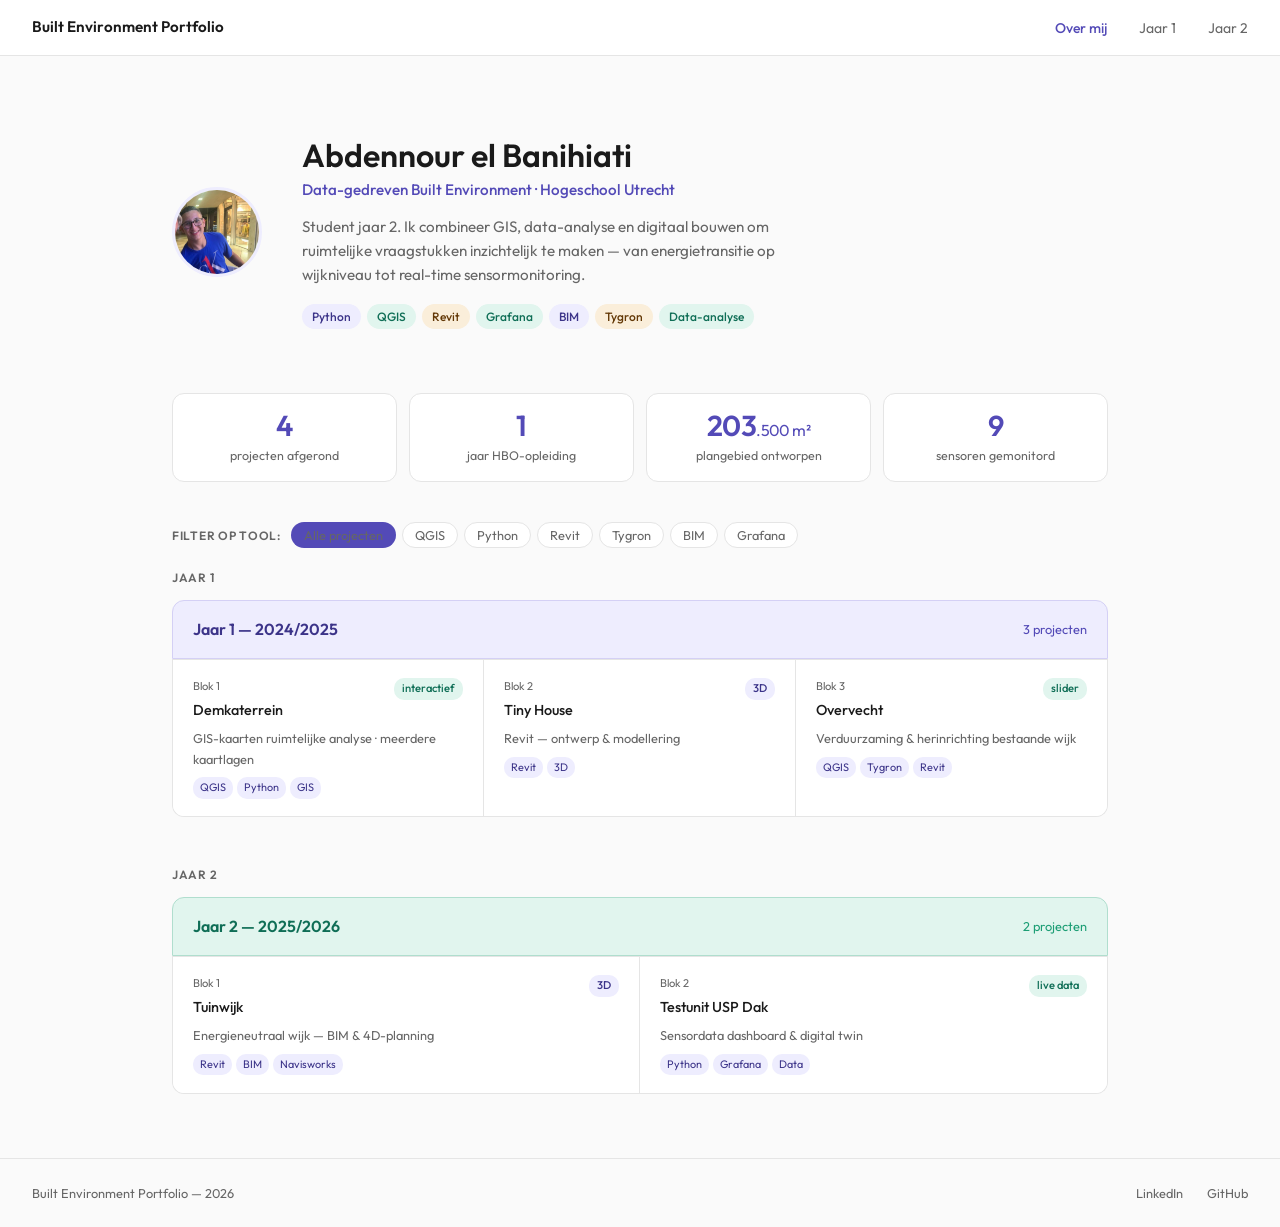
==== index.html @ df2f8430 "Update index.html" ====
<!DOCTYPE html>
<html lang="nl">
<head>
  <meta charset="UTF-8">
  <meta name="viewport" content="width=device-width, initial-scale=1.0">
  <title>Built Environment Portfolio</title>
  <link rel="preconnect" href="https://fonts.googleapis.com">
  <link href="https://fonts.googleapis.com/css2?family=Outfit:wght@400;500;600&display=swap" rel="stylesheet">
  <link rel="stylesheet" href="style.css">
  <style>
    .hero {
      padding: 5rem 0 4rem;
      display: flex;
      align-items: center;
      gap: 2.5rem;
    }
    .avatar {
      width: 90px; height: 90px;
      border-radius: 50%;
      object-fit: cover; object-position: center top;
      flex-shrink: 0;
      border: 3px solid var(--paars-licht);
    }
    .hero-naam      { font-size: 2rem; font-weight: 600; line-height: 1.2; margin-bottom: 0.25rem; }
    .hero-opleiding { font-size: 0.95rem; color: var(--paars); font-weight: 500; margin-bottom: 0.75rem; }
    .hero-bio       { font-size: 0.95rem; color: var(--tekst-zacht); max-width: 500px; margin-bottom: 1rem; }
    .pills          { display: flex; flex-wrap: wrap; gap: 6px; }

    /* ── STATS (animerende tellers) ────────────────────────── */
    .stats-rij {
      display: grid;
      grid-template-columns: repeat(4, 1fr);
      gap: 12px;
      margin-bottom: 2.5rem;
    }
    .stat-kaart {
      background: var(--wit);
      border: 1px solid var(--rand);
      border-radius: var(--radius);
      padding: 1rem 1.25rem;
      text-align: center;
      transition: border-color 0.2s, box-shadow 0.2s;
    }
    .stat-kaart:hover {
      border-color: var(--paars);
      box-shadow: 0 2px 12px rgba(90,80,200,0.08);
    }
    .stat-getal {
      font-size: 1.8rem;
      font-weight: 600;
      color: var(--paars);
      line-height: 1.1;
      letter-spacing: -0.02em;
    }
    .stat-eenheid { font-size: 1rem; font-weight: 400; color: var(--paars); }
    .stat-omschrijving { font-size: 0.78rem; color: var(--tekst-zacht); margin-top: 4px; }

    /* ── FILTER ────────────────────────────────────────────── */
    .filter-balk {
      display: flex;
      gap: 6px;
      flex-wrap: wrap;
      margin-bottom: 1.25rem;
      align-items: center;
    }
    .filter-label {
      font-size: 0.75rem;
      font-weight: 600;
      text-transform: uppercase;
      letter-spacing: 0.06em;
      color: var(--tekst-zacht);
      margin-right: 4px;
    }
    .filter-btn {
      padding: 4px 12px;
      border-radius: 20px;
      border: 1.5px solid var(--rand);
      background: var(--wit);
      font-family: inherit;
      font-size: 0.8rem;
      color: var(--tekst-zacht);
      cursor: pointer;
      transition: all 0.15s;
    }
    .filter-btn:hover  { border-color: var(--paars); color: var(--paars); }
    .filter-btn.actief {
      background: var(--paars);
      border-color: var(--paars);
      color: white;
    }
    .filter-btn.reset  { border-color: transparent; color: var(--tekst-zacht); }
    .filter-btn.reset:hover { color: var(--paars); }

    /* kaart dimmen als niet actieve filter */
    .project-kaart { transition: background 0.15s, opacity 0.25s, transform 0.25s; }
    .project-kaart.verborgen {
      opacity: 0.2;
      pointer-events: none;
      transform: scale(0.97);
    }

    /* ── JAAR BLOKKEN ───────────────────────────────────────── */
    .jaar-sectie  { margin-bottom: 3rem; }
    .jaar-header  {
      padding: 1rem 1.25rem;
      border-radius: var(--radius) var(--radius) 0 0;
      display: flex; justify-content: space-between; align-items: center;
      border: 1px solid transparent;
    }
    .jaar-header.jaar1  { background: var(--paars-licht); border-color: #d4d0f5; }
    .jaar-header.jaar2  { background: var(--groen-licht);  border-color: #b0dece; }
    .jaar-header h2     { font-size: 1rem; font-weight: 600; }
    .jaar-header.jaar1 h2 { color: var(--paars-donker); }
    .jaar-header.jaar2 h2 { color: #0F6E56; }
    .jaar-header span   { font-size: 0.8rem; }
    .jaar-header.jaar1 span { color: var(--paars); }
    .jaar-header.jaar2 span { color: var(--groen); }

    .projecten-grid {
      display: grid;
      grid-template-columns: repeat(auto-fit, minmax(220px, 1fr));
      border: 1px solid var(--rand);
      border-top: none;
      border-radius: 0 0 var(--radius) var(--radius);
      overflow: hidden;
    }
    .project-kaart {
      padding: 1.1rem 1.25rem;
      border-right: 1px solid var(--rand);
      border-top: 1px solid var(--rand);
      text-decoration: none;
      color: inherit;
      background: var(--wit);
      display: block;
    }
    .project-kaart:last-child  { border-right: none; }
    .project-kaart:hover       { background: #f5f4ff; }
    .kaart-top    { display: flex; justify-content: space-between; align-items: flex-start; margin-bottom: 0.4rem; }
    .kaart-blok   { font-size: 0.7rem; color: var(--tekst-zacht); margin-bottom: 0.2rem; }
    .kaart-titel  { font-size: 0.9rem; font-weight: 500; color: var(--tekst); }
    .kaart-sub    { font-size: 0.8rem; color: var(--tekst-zacht); margin-top: 0.2rem; }
    .kaart-tags   { display: flex; flex-wrap: wrap; gap: 4px; margin-top: 0.5rem; }
    .kaart-tag    { font-size: 0.68rem; padding: 2px 7px; border-radius: 10px; background: var(--paars-licht); color: var(--paars-donker); }

    .sectie-label {
      font-size: 0.75rem; font-weight: 600;
      text-transform: uppercase; letter-spacing: 0.06em;
      color: var(--tekst-zacht); margin-bottom: 0.75rem;
    }
  </style>
</head>
<body>

  <nav class="nav">
    <a href="index.html" class="nav-logo">Built Environment Portfolio</a>
    <ul class="nav-links">
      <li><a href="index.html" class="active">Over mij</a></li>
      <li><a href="jaar1/index.html">Jaar 1</a></li>
      <li><a href="jaar2/index.html">Jaar 2</a></li>
    </ul>
  </nav>

  <main>
    <div class="container">

      <!-- HERO -->
      <section class="hero">
        <img src="afbeeldingen/abdennour.jpg" alt="Abdennour el Banihiati" class="avatar fade-1"
             onerror="this.style.display='none'; this.nextElementSibling.style.display='flex';">
        <div class="avatar-initialen fade-1" style="display:none;">AB</div>
        <div>
          <h1 class="hero-naam fade-2">Abdennour el Banihiati</h1>
          <div class="hero-opleiding fade-2">Data-gedreven Built Environment · Hogeschool Utrecht</div>
          <p class="hero-bio fade-3">
            Student jaar 2. Ik combineer GIS, data-analyse en digitaal bouwen
            om ruimtelijke vraagstukken inzichtelijk te maken — van energietransitie
            op wijkniveau tot real-time sensormonitoring.
          </p>
          <div class="pills fade-4">
            <span class="pill pill-paars">Python</span>
            <span class="pill pill-groen">QGIS</span>
            <span class="pill pill-amber">Revit</span>
            <span class="pill pill-groen">Grafana</span>
            <span class="pill pill-paars">BIM</span>
            <span class="pill pill-amber">Tygron</span>
            <span class="pill pill-groen">Data-analyse</span>
          </div>
        </div>
      </section>

      <!-- STATS (animerende tellers) -->
      <div class="stats-rij" id="stats-rij">
        <div class="stat-kaart">
          <div class="stat-getal"><span class="teller" data-doel="5">0</span></div>
          <div class="stat-omschrijving">projecten afgerond</div>
        </div>
        <div class="stat-kaart">
          <div class="stat-getal"><span class="teller" data-doel="2">0</span></div>
          <div class="stat-omschrijving">jaar HBO-opleiding</div>
        </div>
        <div class="stat-kaart">
          <div class="stat-getal">
            <span class="teller" data-doel="244">0</span><span class="stat-eenheid">.500 m²</span>
          </div>
          <div class="stat-omschrijving">plangebied ontworpen</div>
        </div>
        <div class="stat-kaart">
          <div class="stat-getal"><span class="teller" data-doel="11">0</span></div>
          <div class="stat-omschrijving">sensoren gemonitord</div>
        </div>
      </div>

      <!-- FILTER -->
      <div class="filter-balk fade-3" id="filter-balk">
        <span class="filter-label">Filter op tool:</span>
        <button class="filter-btn reset actief" data-filter="alles" onclick="setFilter(this)">Alle projecten</button>
        <button class="filter-btn" data-filter="QGIS"    onclick="setFilter(this)">QGIS</button>
        <button class="filter-btn" data-filter="Python"  onclick="setFilter(this)">Python</button>
        <button class="filter-btn" data-filter="Revit"   onclick="setFilter(this)">Revit</button>
        <button class="filter-btn" data-filter="Tygron"  onclick="setFilter(this)">Tygron</button>
        <button class="filter-btn" data-filter="BIM"     onclick="setFilter(this)">BIM</button>
        <button class="filter-btn" data-filter="Grafana" onclick="setFilter(this)">Grafana</button>
      </div>

      <!-- JAAR 1 -->
      <section class="jaar-sectie fade-3" id="jaar1">
        <div class="sectie-label">Jaar 1</div>
        <div class="jaar-header jaar1">
          <h2>Jaar 1 — 2024/2025</h2>
          <span>3 projecten</span>
        </div>
        <div class="projecten-grid">

          <a href="jaar1/demkaterrein.html" class="project-kaart"
             data-skills="QGIS GIS Folium">
            <div class="kaart-top">
              <div>
                <div class="kaart-blok">Blok 1</div>
                <div class="kaart-titel">Demkaterrein</div>
              </div>
              <span class="badge badge-inter">interactief</span>
            </div>
            <div class="kaart-sub">GIS-kaarten ruimtelijke analyse · meerdere kaartlagen</div>
            <div class="kaart-tags">
              <span class="kaart-tag">QGIS</span>
              <span class="kaart-tag">Python</span>
              <span class="kaart-tag">GIS</span>
            </div>
          </a>

          <a href="jaar1/tinyhouse.html" class="project-kaart"
             data-skills="Revit 3D">
            <div class="kaart-top">
              <div>
                <div class="kaart-blok">Blok 2</div>
                <div class="kaart-titel">Tiny House</div>
              </div>
              <span class="badge badge-3d">3D</span>
            </div>
            <div class="kaart-sub">Revit — ontwerp &amp; modellering</div>
            <div class="kaart-tags">
              <span class="kaart-tag">Revit</span>
              <span class="kaart-tag">3D</span>
            </div>
          </a>

          <a href="jaar1/overvecht.html" class="project-kaart"
             data-skills="QGIS Tygron Revit GIS">
            <div class="kaart-top">
              <div>
                <div class="kaart-blok">Blok 3</div>
                <div class="kaart-titel">Overvecht</div>
              </div>
              <span class="badge badge-inter">slider</span>
            </div>
            <div class="kaart-sub">Verduurzaming &amp; herinrichting bestaande wijk</div>
            <div class="kaart-tags">
              <span class="kaart-tag">QGIS</span>
              <span class="kaart-tag">Tygron</span>
              <span class="kaart-tag">Revit</span>
            </div>
          </a>

        </div>
      </section>

      <!-- JAAR 2 -->
      <section class="jaar-sectie fade-4" id="jaar2">
        <div class="sectie-label">Jaar 2</div>
        <div class="jaar-header jaar2">
          <h2>Jaar 2 — 2025/2026</h2>
          <span>2 projecten</span>
        </div>
        <div class="projecten-grid">

          <a href="jaar2/tuinwijk.html" class="project-kaart"
             data-skills="Revit BIM 3D Navisworks">
            <div class="kaart-top">
              <div>
                <div class="kaart-blok">Blok 1</div>
                <div class="kaart-titel">Tuinwijk</div>
              </div>
              <span class="badge badge-3d">3D</span>
            </div>
            <div class="kaart-sub">Energieneutraal wijk — BIM &amp; 4D-planning</div>
            <div class="kaart-tags">
              <span class="kaart-tag">Revit</span>
              <span class="kaart-tag">BIM</span>
              <span class="kaart-tag">Navisworks</span>
            </div>
          </a>

          <a href="jaar2/testunit.html" class="project-kaart"
             data-skills="Python Grafana Data">
            <div class="kaart-top">
              <div>
                <div class="kaart-blok">Blok 2</div>
                <div class="kaart-titel">Testunit USP Dak</div>
              </div>
              <span class="badge badge-inter">live data</span>
            </div>
            <div class="kaart-sub">Sensordata dashboard &amp; digital twin</div>
            <div class="kaart-tags">
              <span class="kaart-tag">Python</span>
              <span class="kaart-tag">Grafana</span>
              <span class="kaart-tag">Data</span>
            </div>
          </a>

        </div>
      </section>

    </div>
  </main>

  <footer>
    <span>Built Environment Portfolio — 2026</span>
    <div style="display:flex; gap:1.5rem;">
      <a href="https://linkedin.com/in/jouwprofiel" target="_blank">LinkedIn</a>
      <a href="https://github.com/jouwgebruikersnaam" target="_blank">GitHub</a>
    </div>
  </footer>

  <script>
    /* ── ANIMERENDE TELLERS ─────────────────────────────────── */
    function animeerTeller(el) {
      const doel = parseInt(el.dataset.doel, 10);
      const duur = 1400;
      const stap = 16;
      const stappen = duur / stap;
      let huidig = 0;
      const interval = setInterval(() => {
        huidig += doel / stappen;
        if (huidig >= doel) { huidig = doel; clearInterval(interval); }
        el.textContent = Math.floor(huidig).toLocaleString('nl-NL');
      }, stap);
    }

    const observer = new IntersectionObserver(entries => {
      entries.forEach(entry => {
        if (entry.isIntersecting) {
          document.querySelectorAll('.teller').forEach(animeerTeller);
          observer.disconnect();
        }
      });
    }, { threshold: 0.3 });

    observer.observe(document.getElementById('stats-rij'));

    /* ── SKILLS FILTER ──────────────────────────────────────── */
    function setFilter(btn) {
      // Alle knoppen resetten
      document.querySelectorAll('.filter-btn').forEach(b => b.classList.remove('actief'));
      btn.classList.add('actief');

      const filter = btn.dataset.filter;
      document.querySelectorAll('.project-kaart').forEach(kaart => {
        if (filter === 'alles') {
          kaart.classList.remove('verborgen');
        } else {
          const skills = kaart.dataset.skills || '';
          kaart.classList.toggle('verborgen', !skills.includes(filter));
        }
      });
    }
  </script>

</body>
</html>
---- style.css ----
/* ============================================
   STYLE.CSS — gedeelde stijl voor alle pagina's
   ============================================

   Dit bestand wordt ingeladen door ELKE pagina.
   Verander je hier iets, verandert het overal.
   Handig! Je hoeft kleur of lettertype maar op
   één plek aan te passen.
*/

/* --- VARIABELEN ---
   Dit zijn je "instellingen". Wil je een andere
   kleur? Verander het hier, en het past overal.
*/
:root {
  --paars:        #534AB7;
  --paars-licht:  #EEEDFE;
  --paars-donker: #3C3489;
  --groen:        #1D9E75;
  --groen-licht:  #E1F5EE;
  --amber:        #BA7517;
  --amber-licht:  #FAEEDA;
  --tekst:        #1a1a1a;
  --tekst-zacht:  #666;
  --rand:         #e5e5e5;
  --achtergrond:  #fafafa;
  --wit:          #ffffff;
  --radius:       12px;
  --schaduw:      0 2px 12px rgba(0,0,0,0.07);
}

/* --- RESET ---
   Browsers hebben elk hun eigen standaard stijlen.
   Dit zet alles op nul zodat het overal hetzelfde
   eruitziet.
*/
*, *::before, *::after {
  box-sizing: border-box;
  margin: 0;
  padding: 0;
}

/* --- BASIS ---
   De standaard stijl voor de hele pagina.
   'Outfit' is het lettertype — geladen via Google Fonts.
*/
body {
  font-family: 'Outfit', sans-serif;
  background: var(--achtergrond);
  color: var(--tekst);
  line-height: 1.6;
  font-size: 16px;
}

/* --- NAVIGATIEBALK ---
   De balk bovenaan die op elke pagina hetzelfde is.
   'position: sticky' zorgt dat hij meescrolt en
   bovenaan blijft plakken.
*/
.nav {
  position: sticky;
  top: 0;
  z-index: 100;
  background: rgba(255,255,255,0.92);
  backdrop-filter: blur(8px);
  border-bottom: 1px solid var(--rand);
  padding: 0 2rem;
  height: 56px;
  display: flex;
  align-items: center;
  justify-content: space-between;
}

.nav-logo {
  font-weight: 600;
  font-size: 0.95rem;
  color: var(--tekst);
  text-decoration: none;
}

.nav-links {
  display: flex;
  gap: 2rem;
  list-style: none;
}

.nav-links a {
  font-size: 0.875rem;
  color: var(--tekst-zacht);
  text-decoration: none;
  transition: color 0.2s;
}

/* ':hover' = wat er gebeurt als je muist eroverheen gaat */
.nav-links a:hover {
  color: var(--paars);
}

/* '.active' = de huidige pagina in het menu */
.nav-links a.active {
  color: var(--paars);
  font-weight: 500;
}

/* --- CONTAINER ---
   Zorgt dat de inhoud niet te breed wordt op grote
   schermen. 'margin: 0 auto' centreert het.
*/
.container {
  max-width: 1000px;
  margin: 0 auto;
  padding: 0 2rem;
}

/* --- PILLS / TAGS ---
   De gekleurde labels zoals "Python" en "GIS".
   De kleur-varianten staan hieronder.
*/
.pill {
  display: inline-block;
  font-size: 0.75rem;
  padding: 3px 10px;
  border-radius: 20px;
  font-weight: 500;
}

.pill-paars { background: var(--paars-licht); color: var(--paars-donker); }
.pill-groen  { background: var(--groen-licht); color: #0F6E56; }
.pill-amber  { background: var(--amber-licht); color: #633806; }
.pill-inter  { background: var(--groen-licht); color: #0F6E56; }

/* --- BADGE (interactief / 3D) ---
   Klein labeltje op een projectkaart.
*/
.badge {
  font-size: 0.7rem;
  padding: 2px 8px;
  border-radius: 10px;
  font-weight: 500;
}
.badge-inter { background: var(--groen-licht); color: #0F6E56; }
.badge-3d    { background: var(--paars-licht); color: var(--paars-donker); }

/* --- KAART (card) ---
   Een wit vlak met schaduw en afgeronde hoeken.
   Wordt gebruikt voor project-blokken.
*/
.card {
  background: var(--wit);
  border: 1px solid var(--rand);
  border-radius: var(--radius);
  overflow: hidden;
  transition: transform 0.2s, box-shadow 0.2s;
}

.card:hover {
  transform: translateY(-2px);
  box-shadow: var(--schaduw);
}

/* --- BREADCRUMB ---
   De kleine navigatie bovenaan een projectpagina:
   "Jaar 1 › Blok 1 › Demkaterrein"
*/
.breadcrumb {
  font-size: 0.8rem;
  color: var(--tekst-zacht);
  margin-bottom: 0.75rem;
}

.breadcrumb a {
  color: var(--tekst-zacht);
  text-decoration: none;
}

.breadcrumb a:hover { color: var(--paars); }
.breadcrumb span    { color: var(--paars); }

/* --- PROJECT NAVIGATIE ---
   De "← vorige / volgende →" onderaan een projectpagina.
*/
.proj-nav {
  display: flex;
  justify-content: space-between;
  padding: 1.5rem 0;
  border-top: 1px solid var(--rand);
  margin-top: 3rem;
}

.proj-nav a {
  font-size: 0.875rem;
  color: var(--paars);
  text-decoration: none;
  font-weight: 500;
}

.proj-nav a:hover { text-decoration: underline; }

/* --- FOOTER ---
   Onderaan elke pagina.
*/
footer {
  border-top: 1px solid var(--rand);
  padding: 1.5rem 2rem;
  display: flex;
  justify-content: space-between;
  align-items: center;
  margin-top: 4rem;
  font-size: 0.8rem;
  color: var(--tekst-zacht);
}

footer a {
  color: var(--tekst-zacht);
  text-decoration: none;
}

footer a:hover { color: var(--paars); }

/* --- ANIMATIES ---
   Elementen "faden in" als de pagina laadt.
   'animation-delay' zorgt voor een stagger-effect:
   elk element komt iets later binnen.
*/
@keyframes fadeUp {
  from { opacity: 0; transform: translateY(16px); }
  to   { opacity: 1; transform: translateY(0); }
}

.fade-1 { animation: fadeUp 0.5s ease both; }
.fade-2 { animation: fadeUp 0.5s ease 0.1s both; }
.fade-3 { animation: fadeUp 0.5s ease 0.2s both; }
.fade-4 { animation: fadeUp 0.5s ease 0.3s both; }
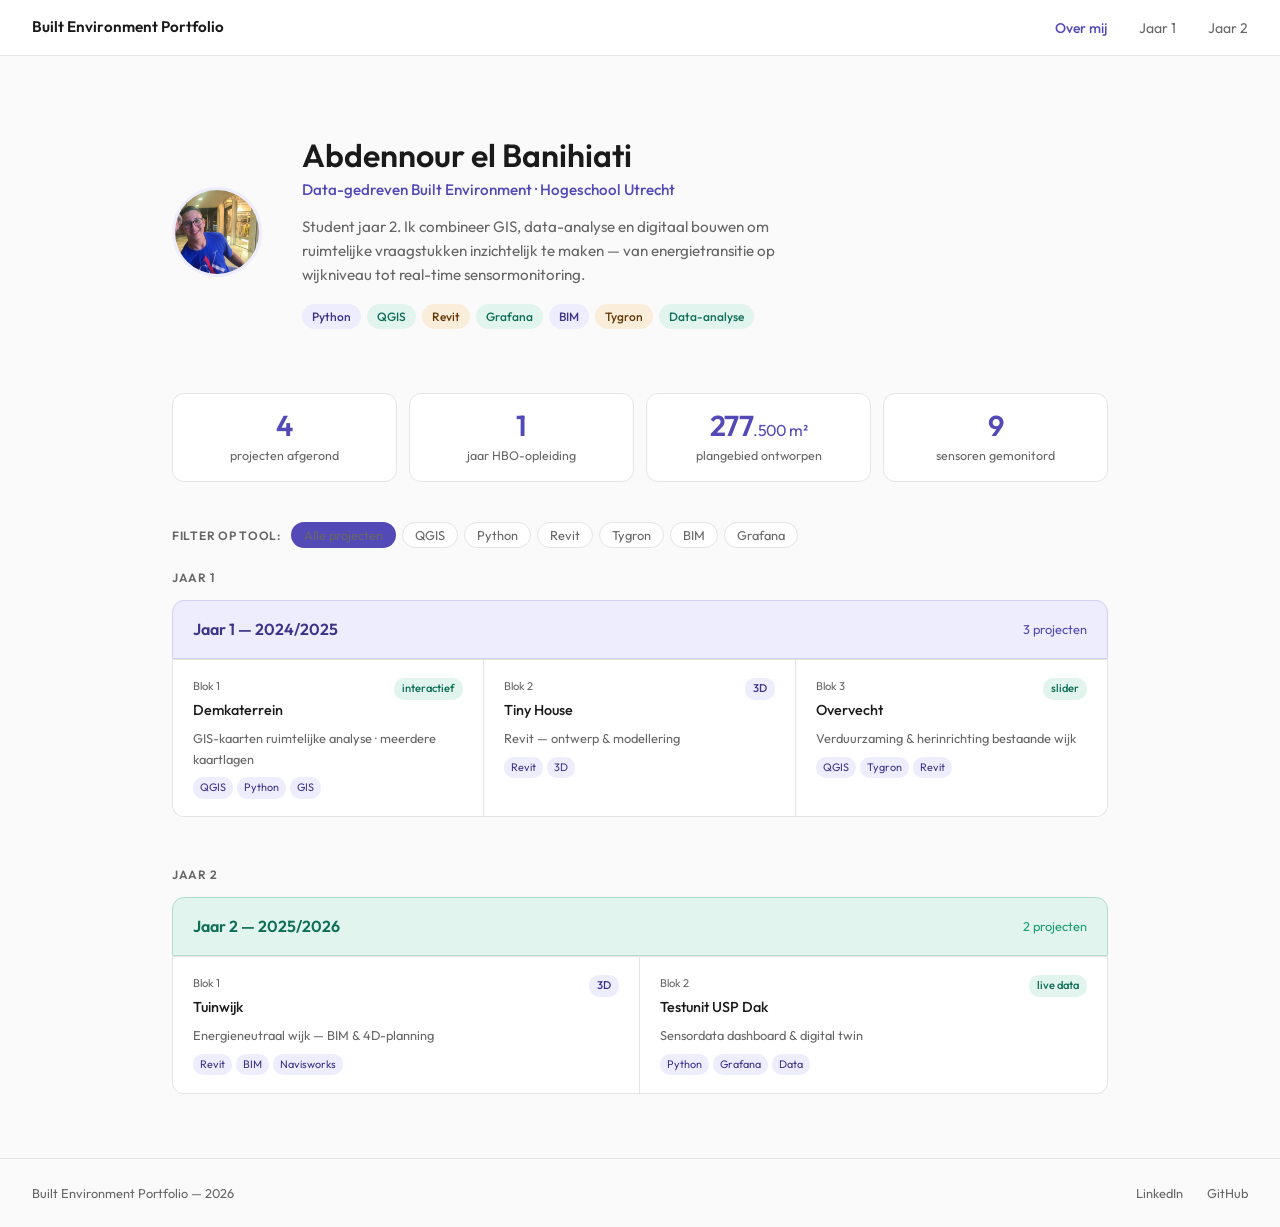
==== commit 0ac465b6: "Update index.html" ====
--- a/index.html
+++ b/index.html
@@ -200,7 +200,7 @@
         </div>
         <div class="stat-kaart">
           <div class="stat-getal">
-            <span class="teller" data-doel="244">0</span><span class="stat-eenheid">.500 m²</span>
+            <span class="teller" data-doel="324">0</span><span class="stat-eenheid">.500 m²</span>
           </div>
           <div class="stat-omschrijving">plangebied ontworpen</div>
         </div>
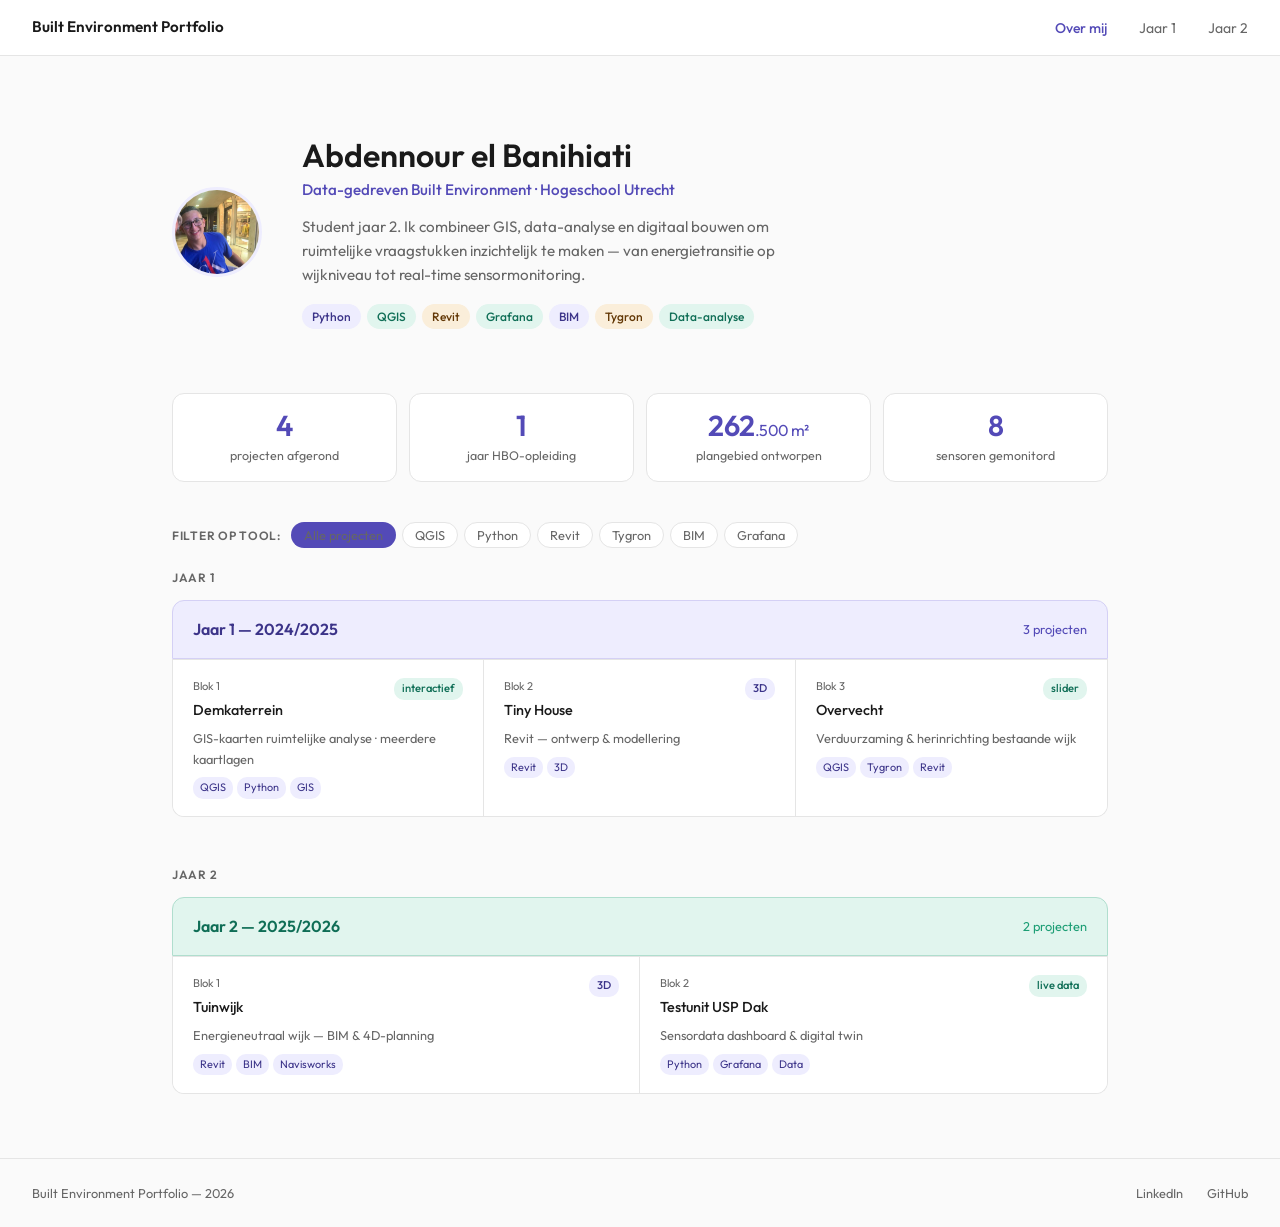
==== commit 147bb179: "Update index.html" ====
--- a/index.html
+++ b/index.html
@@ -336,7 +336,7 @@
   <footer>
     <span>Built Environment Portfolio — 2026</span>
     <div style="display:flex; gap:1.5rem;">
-      <a href="https://linkedin.com/in/jouwprofiel" target="_blank">LinkedIn</a>
+      <a href="https://www.linkedin.com/in/abdennour-el-banihiati-257b03215/?isSelfProfile=true" target="_blank">LinkedIn</a>
       <a href="https://github.com/jouwgebruikersnaam" target="_blank">GitHub</a>
     </div>
   </footer>
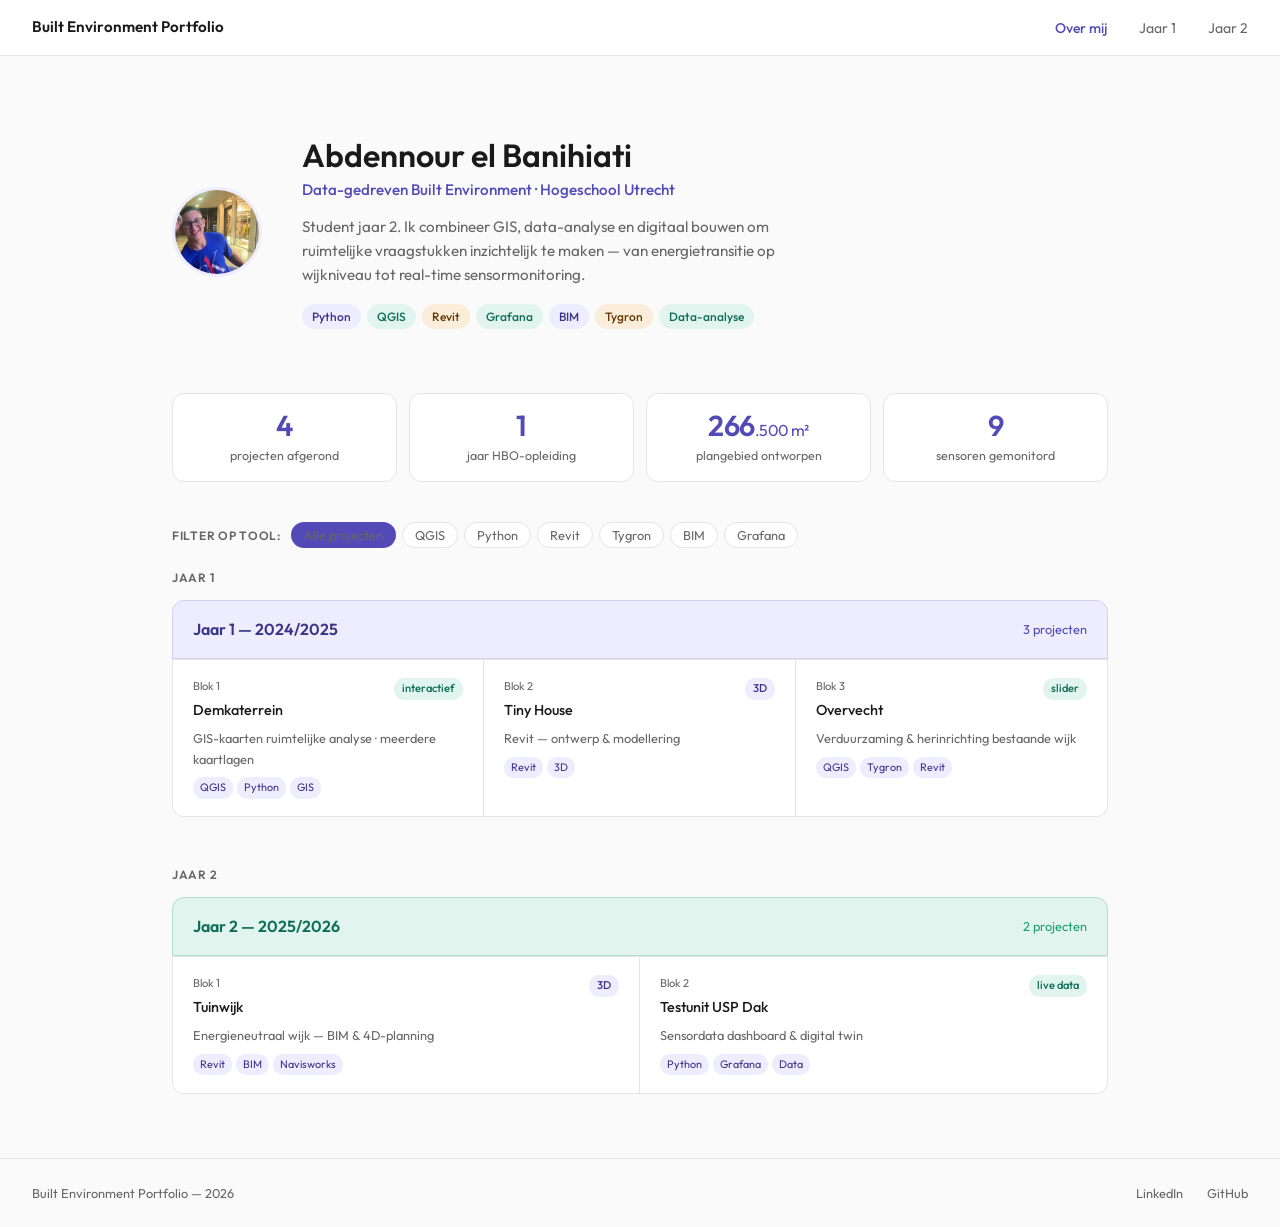
==== commit bb716fdc: "Update index.html" ====
--- a/index.html
+++ b/index.html
@@ -337,7 +337,7 @@
     <span>Built Environment Portfolio — 2026</span>
     <div style="display:flex; gap:1.5rem;">
       <a href="https://www.linkedin.com/in/abdennour-el-banihiati-257b03215/?isSelfProfile=true" target="_blank">LinkedIn</a>
-      <a href="https://github.com/jouwgebruikersnaam" target="_blank">GitHub</a>
+      <a href="https://github.com/nouralba7-source" target="_blank">GitHub</a>
     </div>
   </footer>
 
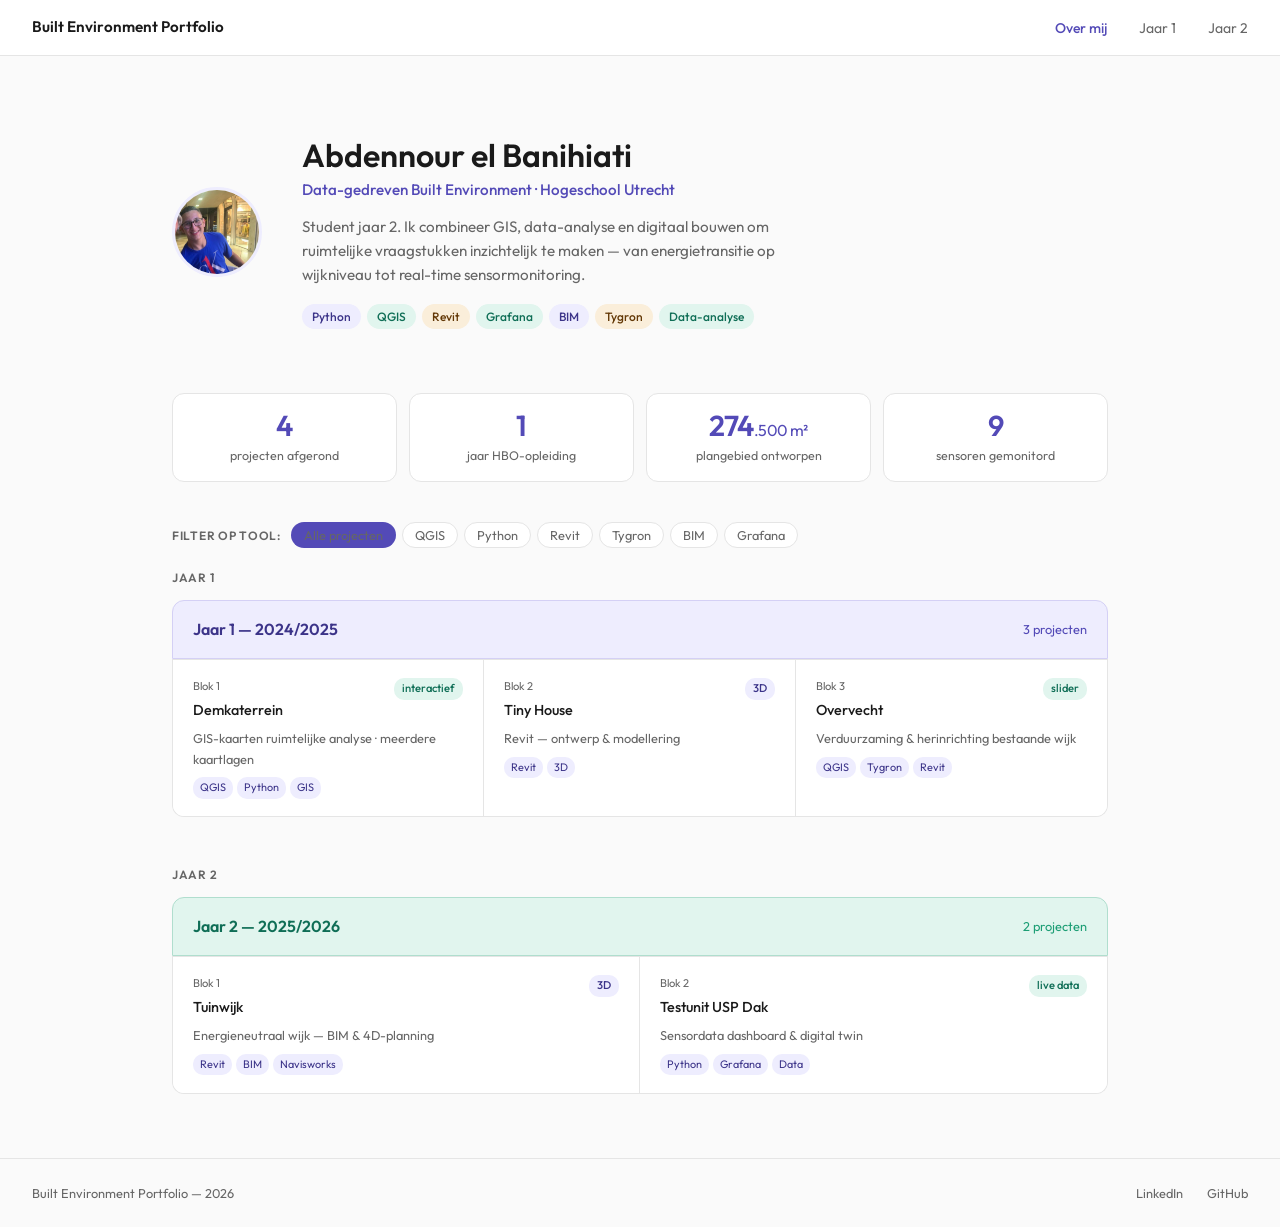
==== commit 45640685: "Update index.html" ====
--- a/index.html
+++ b/index.html
@@ -336,7 +336,7 @@
   <footer>
     <span>Built Environment Portfolio — 2026</span>
     <div style="display:flex; gap:1.5rem;">
-      <a href="https://www.linkedin.com/in/abdennour-el-banihiati-257b03215/?isSelfProfile=true" target="_blank">LinkedIn</a>
+      <a href="www.linkedin.com/in/abdennour-el-banihiati-257b03215" target="_blank">LinkedIn</a>
       <a href="https://github.com/nouralba7-source" target="_blank">GitHub</a>
     </div>
   </footer>
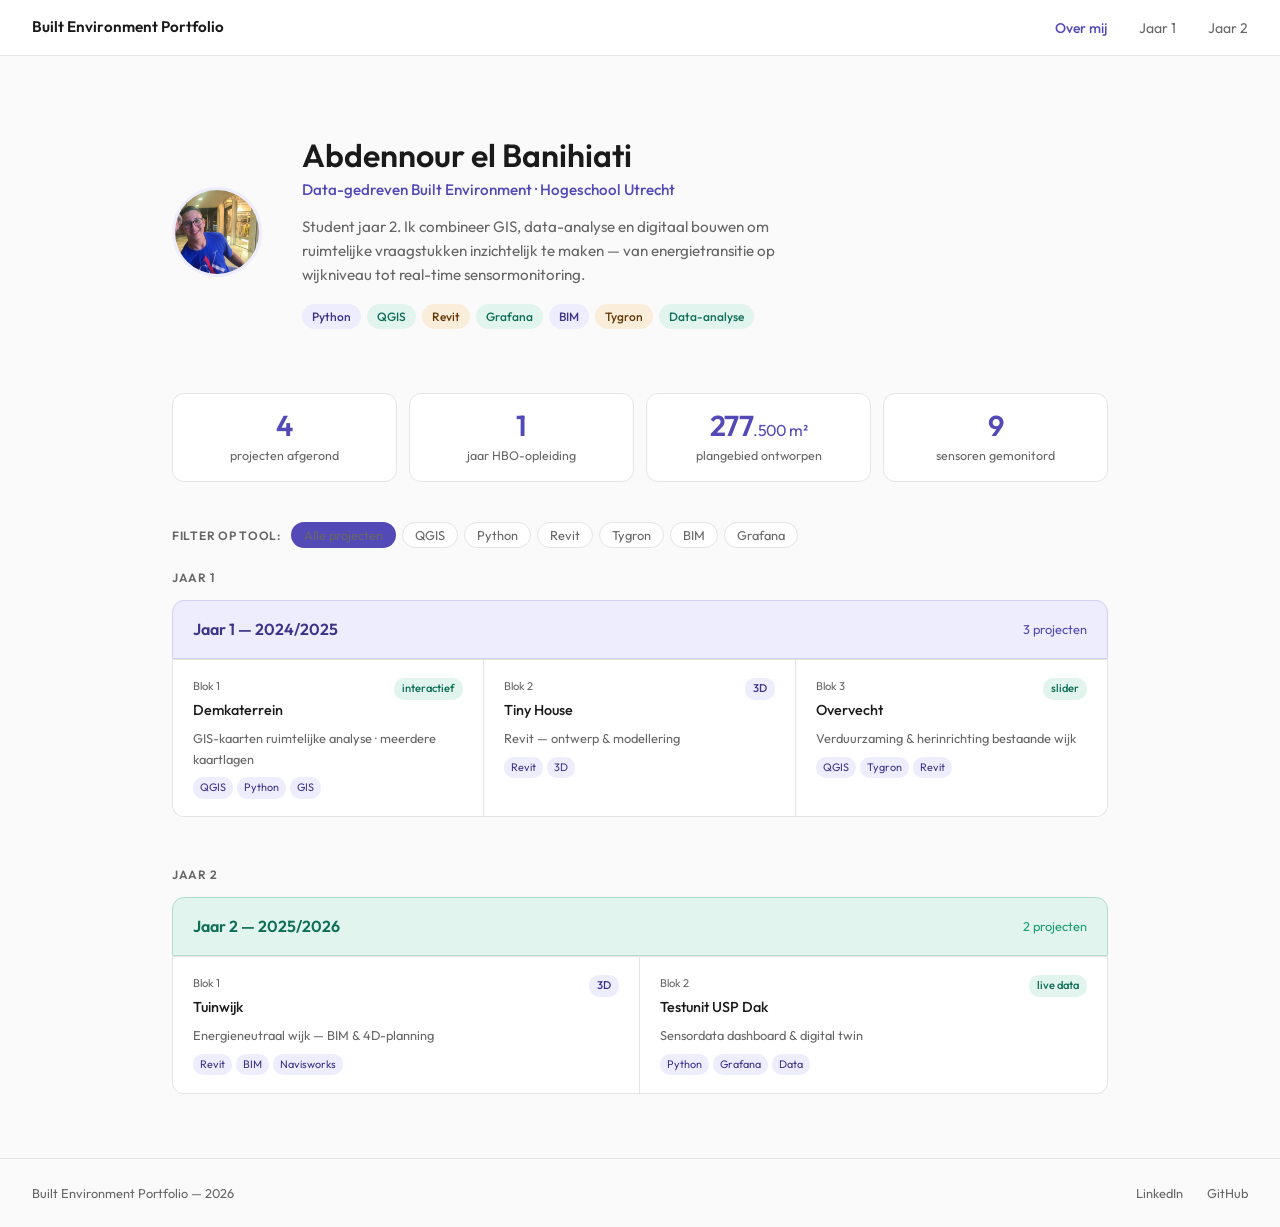
==== commit c0f56bb9: "Update index.html" ====
--- a/index.html
+++ b/index.html
@@ -336,7 +336,7 @@
   <footer>
     <span>Built Environment Portfolio — 2026</span>
     <div style="display:flex; gap:1.5rem;">
-      <a href="www.linkedin.com/in/abdennour-el-banihiati-257b03215" target="_blank">LinkedIn</a>
+      <a href="https://www.linkedin.com/in/abdennour-el-banihiati-257b03215" target="_blank">LinkedIn</a>
       <a href="https://github.com/nouralba7-source" target="_blank">GitHub</a>
     </div>
   </footer>
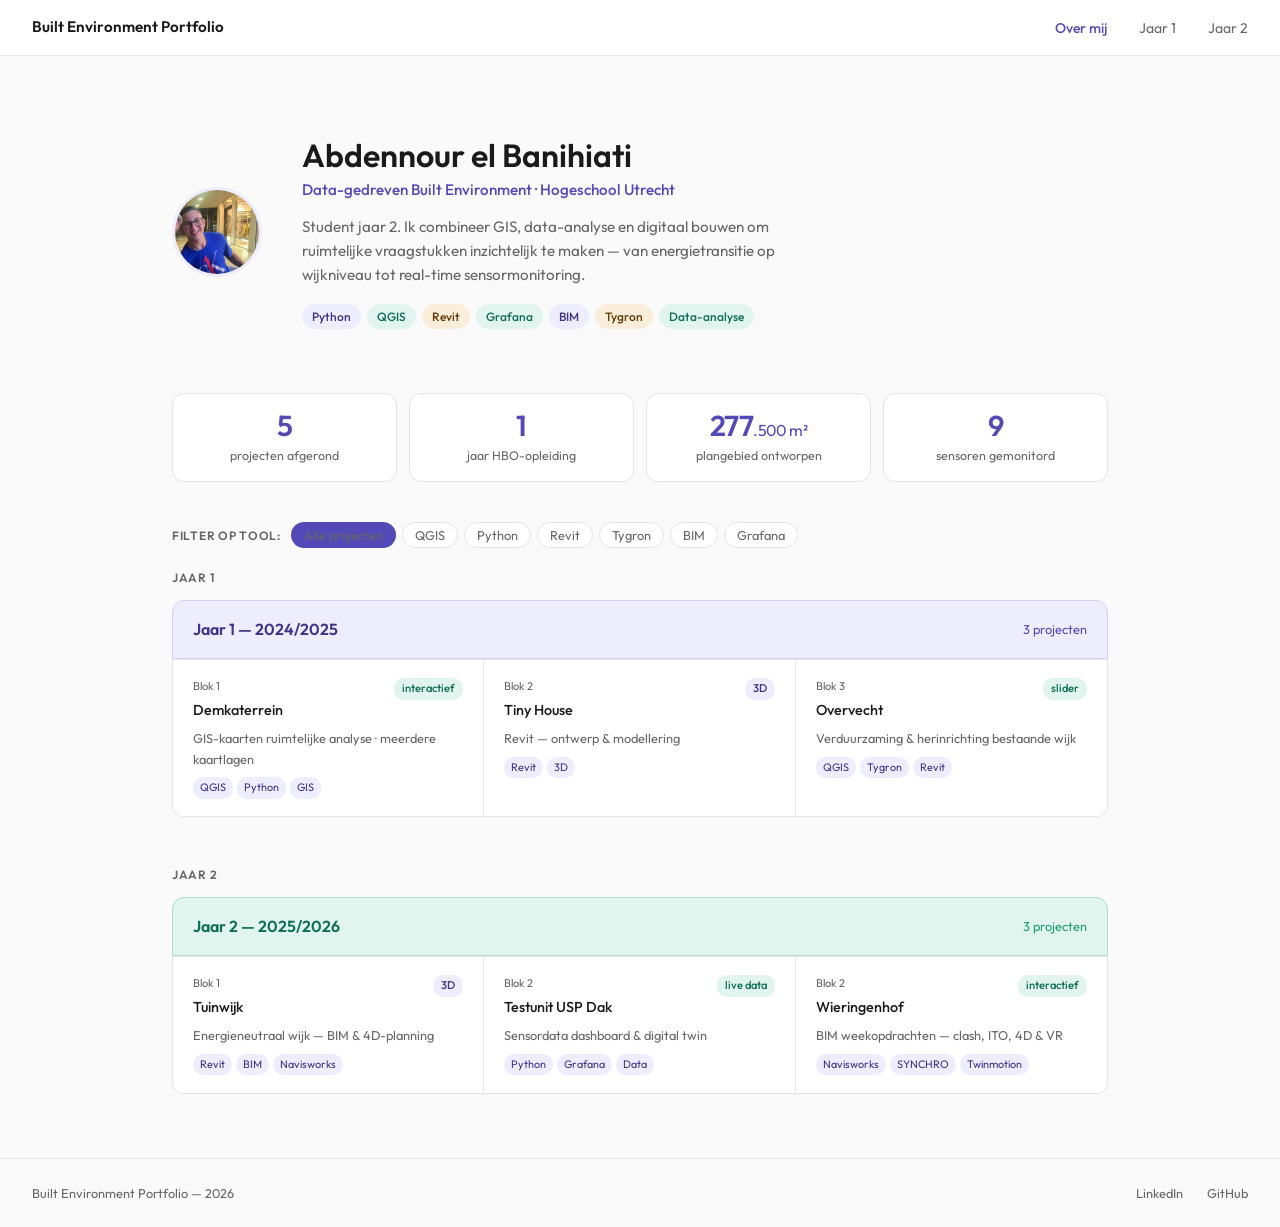
==== commit bca75997: "Wieringenhof BIM weekopdrachten pagina toegevoegd - Nieuwe pagina jaar2/wieringenhof.html met intera" ====
--- a/index.html
+++ b/index.html
@@ -191,7 +191,7 @@
       <!-- STATS (animerende tellers) -->
       <div class="stats-rij" id="stats-rij">
         <div class="stat-kaart">
-          <div class="stat-getal"><span class="teller" data-doel="5">0</span></div>
+          <div class="stat-getal"><span class="teller" data-doel="6">0</span></div>
           <div class="stat-omschrijving">projecten afgerond</div>
         </div>
         <div class="stat-kaart">
@@ -289,7 +289,7 @@
         <div class="sectie-label">Jaar 2</div>
         <div class="jaar-header jaar2">
           <h2>Jaar 2 — 2025/2026</h2>
-          <span>2 projecten</span>
+          <span>3 projecten</span>
         </div>
         <div class="projecten-grid">
 
@@ -324,6 +324,23 @@
               <span class="kaart-tag">Python</span>
               <span class="kaart-tag">Grafana</span>
               <span class="kaart-tag">Data</span>
+            </div>
+          </a>
+
+          <a href="jaar2/wieringenhof.html" class="project-kaart"
+             data-skills="BIM Revit Navisworks">
+            <div class="kaart-top">
+              <div>
+                <div class="kaart-blok">Blok 2</div>
+                <div class="kaart-titel">Wieringenhof</div>
+              </div>
+              <span class="badge badge-inter">interactief</span>
+            </div>
+            <div class="kaart-sub">BIM weekopdrachten — clash, ITO, 4D &amp; VR</div>
+            <div class="kaart-tags">
+              <span class="kaart-tag">Navisworks</span>
+              <span class="kaart-tag">SYNCHRO</span>
+              <span class="kaart-tag">Twinmotion</span>
             </div>
           </a>
 
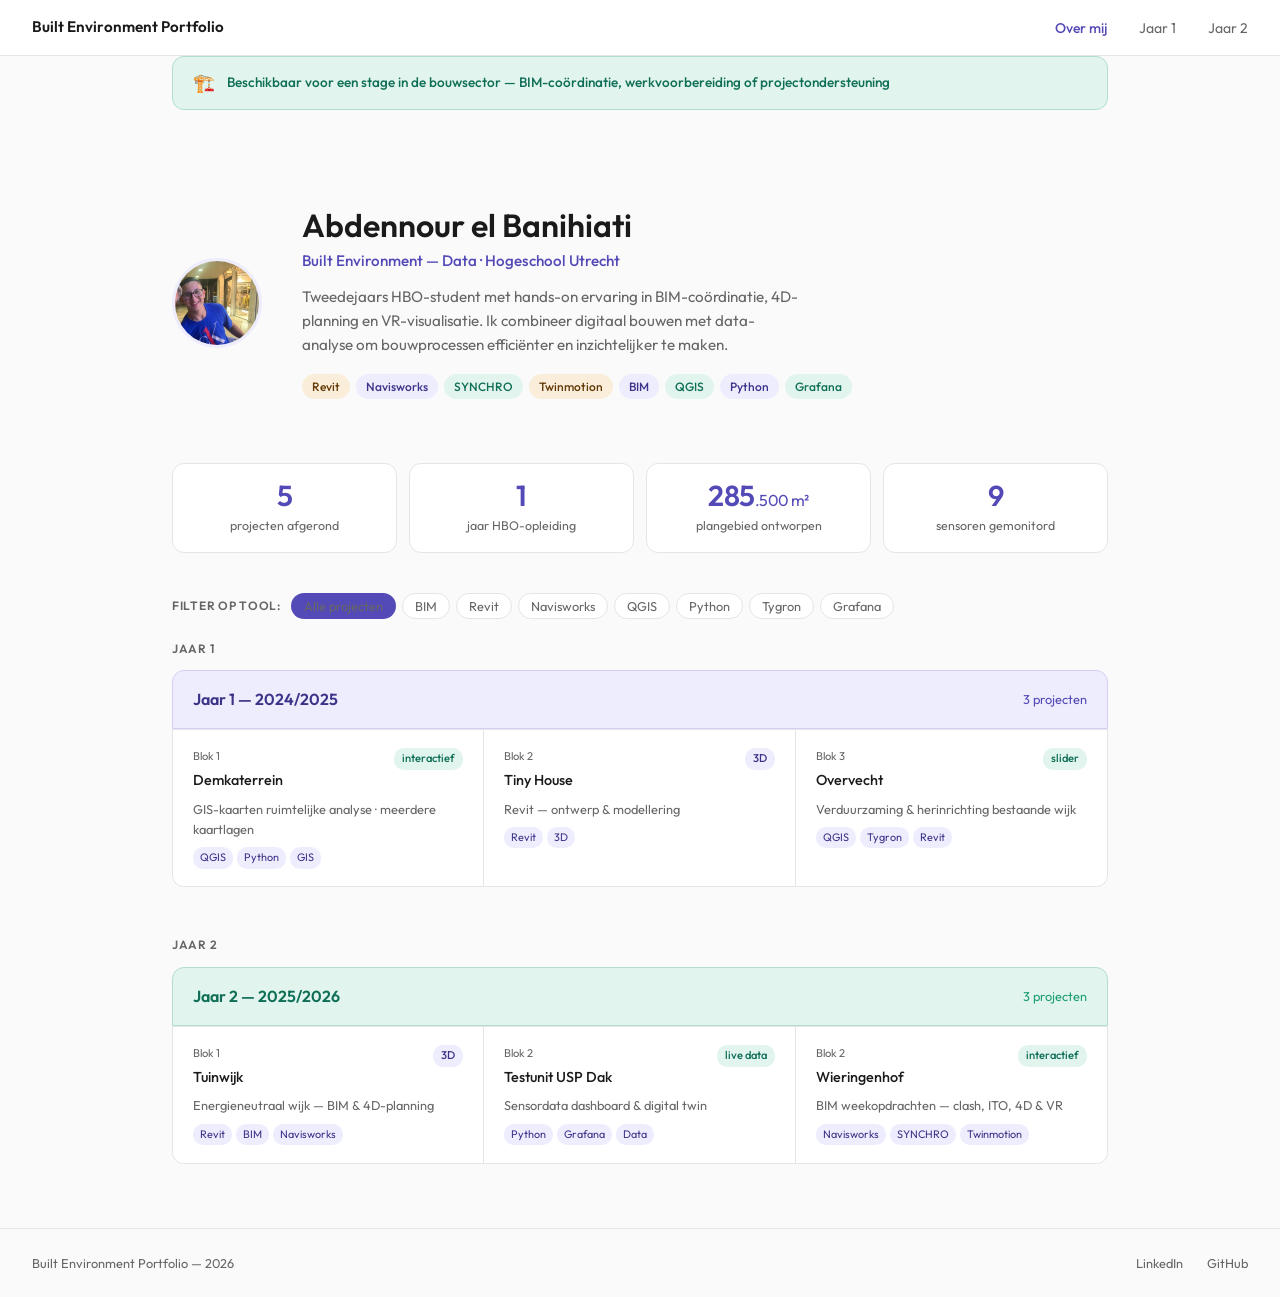
==== commit 15d45224: "Portfolio homepage aangepast voor sollicitatie bouwsector - Bio herschreven met focus op BIM-coördin" ====
--- a/index.html
+++ b/index.html
@@ -163,6 +163,12 @@
   <main>
     <div class="container">
 
+      <!-- STAGE BANNER -->
+      <div class="stage-banner fade-1" style="background:var(--groen-licht);border:1px solid #b0dece;border-radius:var(--radius);padding:0.75rem 1.25rem;margin-bottom:1rem;display:flex;align-items:center;gap:0.75rem;">
+        <span style="font-size:1.1rem;">🏗️</span>
+        <span style="font-size:0.85rem;color:#0F6E56;font-weight:500;">Beschikbaar voor een stage in de bouwsector — BIM-coördinatie, werkvoorbereiding of projectondersteuning</span>
+      </div>
+
       <!-- HERO -->
       <section class="hero">
         <img src="afbeeldingen/abdennour.jpg" alt="Abdennour el Banihiati" class="avatar fade-1"
@@ -170,20 +176,21 @@
         <div class="avatar-initialen fade-1" style="display:none;">AB</div>
         <div>
           <h1 class="hero-naam fade-2">Abdennour el Banihiati</h1>
-          <div class="hero-opleiding fade-2">Data-gedreven Built Environment · Hogeschool Utrecht</div>
+          <div class="hero-opleiding fade-2">Built Environment — Data · Hogeschool Utrecht</div>
           <p class="hero-bio fade-3">
-            Student jaar 2. Ik combineer GIS, data-analyse en digitaal bouwen
-            om ruimtelijke vraagstukken inzichtelijk te maken — van energietransitie
-            op wijkniveau tot real-time sensormonitoring.
+            Tweedejaars HBO-student met hands-on ervaring in BIM-coördinatie,
+            4D-planning en VR-visualisatie. Ik combineer digitaal bouwen met
+            data-analyse om bouwprocessen efficiënter en inzichtelijker te maken.
           </p>
           <div class="pills fade-4">
+            <span class="pill pill-amber">Revit</span>
+            <span class="pill pill-paars">Navisworks</span>
+            <span class="pill pill-groen">SYNCHRO</span>
+            <span class="pill pill-amber">Twinmotion</span>
+            <span class="pill pill-paars">BIM</span>
+            <span class="pill pill-groen">QGIS</span>
             <span class="pill pill-paars">Python</span>
-            <span class="pill pill-groen">QGIS</span>
-            <span class="pill pill-amber">Revit</span>
             <span class="pill pill-groen">Grafana</span>
-            <span class="pill pill-paars">BIM</span>
-            <span class="pill pill-amber">Tygron</span>
-            <span class="pill pill-groen">Data-analyse</span>
           </div>
         </div>
       </section>
@@ -214,12 +221,13 @@
       <div class="filter-balk fade-3" id="filter-balk">
         <span class="filter-label">Filter op tool:</span>
         <button class="filter-btn reset actief" data-filter="alles" onclick="setFilter(this)">Alle projecten</button>
-        <button class="filter-btn" data-filter="QGIS"    onclick="setFilter(this)">QGIS</button>
-        <button class="filter-btn" data-filter="Python"  onclick="setFilter(this)">Python</button>
-        <button class="filter-btn" data-filter="Revit"   onclick="setFilter(this)">Revit</button>
-        <button class="filter-btn" data-filter="Tygron"  onclick="setFilter(this)">Tygron</button>
-        <button class="filter-btn" data-filter="BIM"     onclick="setFilter(this)">BIM</button>
-        <button class="filter-btn" data-filter="Grafana" onclick="setFilter(this)">Grafana</button>
+        <button class="filter-btn" data-filter="BIM"        onclick="setFilter(this)">BIM</button>
+        <button class="filter-btn" data-filter="Revit"      onclick="setFilter(this)">Revit</button>
+        <button class="filter-btn" data-filter="Navisworks"  onclick="setFilter(this)">Navisworks</button>
+        <button class="filter-btn" data-filter="QGIS"       onclick="setFilter(this)">QGIS</button>
+        <button class="filter-btn" data-filter="Python"     onclick="setFilter(this)">Python</button>
+        <button class="filter-btn" data-filter="Tygron"     onclick="setFilter(this)">Tygron</button>
+        <button class="filter-btn" data-filter="Grafana"    onclick="setFilter(this)">Grafana</button>
       </div>
 
       <!-- JAAR 1 -->
@@ -328,7 +336,7 @@
           </a>
 
           <a href="jaar2/wieringenhof.html" class="project-kaart"
-             data-skills="BIM Revit Navisworks">
+             data-skills="BIM Revit Navisworks SYNCHRO Twinmotion">
             <div class="kaart-top">
               <div>
                 <div class="kaart-blok">Blok 2</div>
